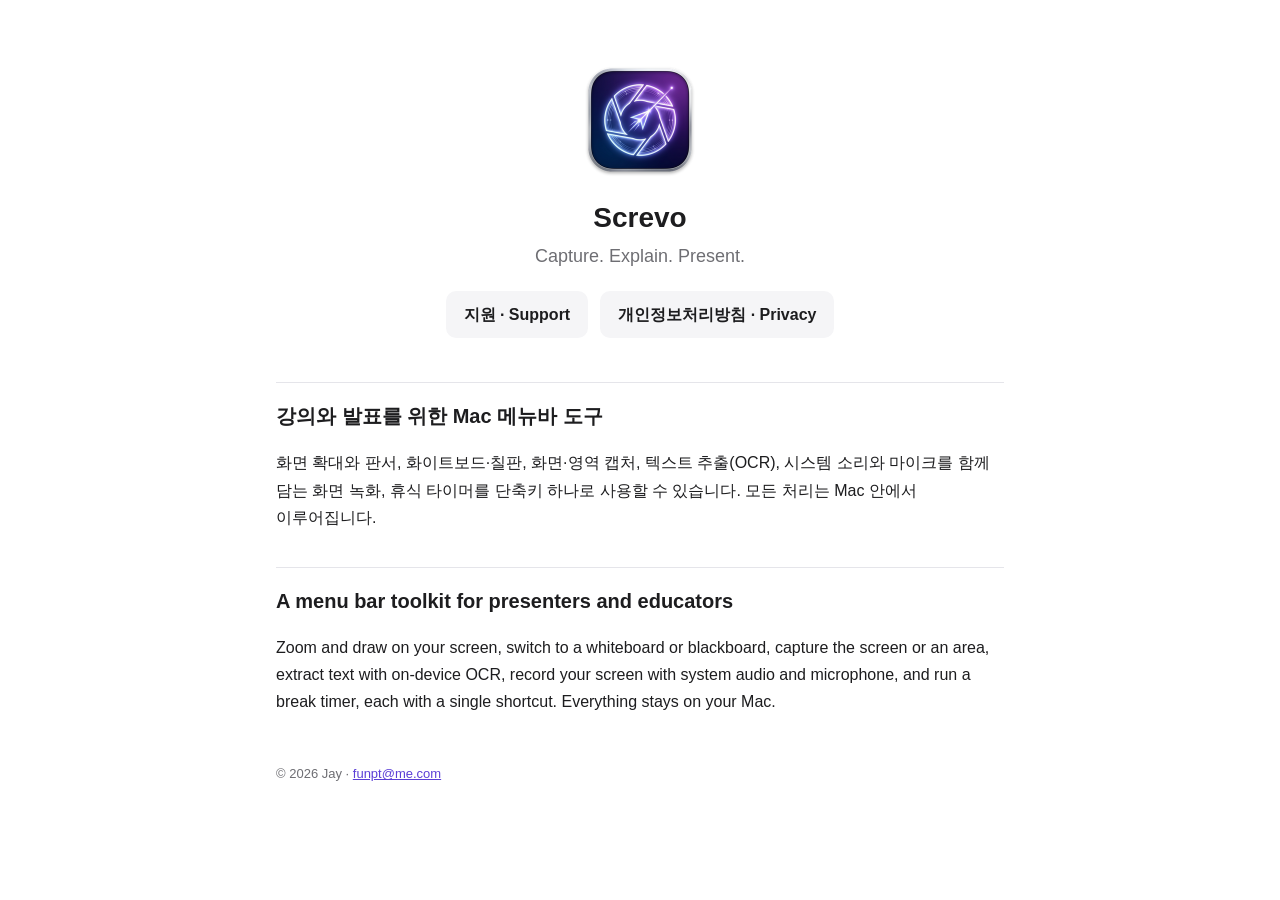
==== index.html @ 129e7a04 "Add Screvo home, support and privacy policy pages Co-Authored-By: Claude Opus 5.5 <noreply@anthropic" ====
<!doctype html>
<html lang="ko">
<head>
<meta charset="utf-8">
<meta name="viewport" content="width=device-width, initial-scale=1">
<title>Screvo for macOS</title>
<meta name="description" content="Screvo: screen zoom, drawing, capture, OCR and recording for presenters and educators on macOS.">
<link rel="icon" href="icon.png">
<link rel="stylesheet" href="style.css">
</head>
<body>
<div class="wrap">
<div class="hero">
  <img src="icon.png" alt="Screvo 앱 아이콘">
  <h1>Screvo</h1>
  <p>Capture. Explain. Present.</p>
  <div class="links">
    <a href="support">지원 · Support</a>
    <a href="privacy">개인정보처리방침 · Privacy</a>
  </div>
</div>

<h2>강의와 발표를 위한 Mac 메뉴바 도구</h2>
<p>화면 확대와 판서, 화이트보드·칠판, 화면·영역 캡처, 텍스트 추출(OCR), 시스템 소리와 마이크를 함께 담는 화면 녹화, 휴식 타이머를 단축키 하나로 사용할 수 있습니다. 모든 처리는 Mac 안에서 이루어집니다.</p>

<h2 lang="en">A menu bar toolkit for presenters and educators</h2>
<p lang="en">Zoom and draw on your screen, switch to a whiteboard or blackboard, capture the screen or an area, extract text with on-device OCR, record your screen with system audio and microphone, and run a break timer, each with a single shortcut. Everything stays on your Mac.</p>

<footer>© 2026 Jay · <a href="mailto:funpt@me.com">funpt@me.com</a></footer>
</div>
</body>
</html>
---- style.css ----
:root {
  --bg: #ffffff;
  --fg: #1d1d1f;
  --muted: #6e6e73;
  --line: #e5e5ea;
  --card: #f5f5f7;
  --accent: #5b3fd6;
}
@media (prefers-color-scheme: dark) {
  :root {
    --bg: #111114;
    --fg: #f5f5f7;
    --muted: #a1a1a6;
    --line: #2c2c31;
    --card: #1c1c21;
    --accent: #a48cff;
  }
}
* { box-sizing: border-box; }
body {
  margin: 0;
  background: var(--bg);
  color: var(--fg);
  font: 16px/1.7 -apple-system, BlinkMacSystemFont, "Apple SD Gothic Neo", "Noto Sans KR", sans-serif;
  word-break: keep-all;
}
.wrap { max-width: 760px; margin: 0 auto; padding: 32px 16px 64px; }
header { display: flex; align-items: center; gap: 12px; margin-bottom: 24px; }
header img { width: 48px; height: 48px; }
header a { color: var(--fg); text-decoration: none; font-weight: 700; font-size: 20px; }
nav { margin-left: auto; display: flex; gap: 16px; font-size: 14px; }
nav a { color: var(--muted); font-weight: 500; }
h1 { font-size: 28px; line-height: 1.3; margin: 8px 0 4px; }
h2 { font-size: 20px; margin: 36px 0 8px; padding-top: 16px; border-top: 1px solid var(--line); }
h3 { font-size: 17px; margin: 24px 0 4px; }
a { color: var(--accent); }
.meta { color: var(--muted); font-size: 14px; }
.lang { display: inline-flex; gap: 8px; margin: 12px 0 8px; font-size: 14px; }
.lang a { padding: 4px 12px; border: 1px solid var(--line); border-radius: 999px; text-decoration: none; color: var(--fg); }
.card { background: var(--card); border-radius: 12px; padding: 16px 20px; margin: 16px 0; }
table { width: 100%; border-collapse: collapse; font-size: 15px; }
td, th { text-align: left; padding: 8px 6px; border-bottom: 1px solid var(--line); vertical-align: top; }
kbd { font: 13px ui-monospace, SFMono-Regular, Menlo, monospace; background: var(--card); border: 1px solid var(--line); border-radius: 5px; padding: 1px 6px; white-space: nowrap; }
footer { margin-top: 48px; color: var(--muted); font-size: 13px; }
.hero { text-align: center; padding: 24px 0 8px; }
.hero img { width: 128px; height: 128px; }
.hero p { color: var(--muted); font-size: 18px; margin: 4px 0 20px; }
.links { display: flex; gap: 12px; justify-content: center; flex-wrap: wrap; }
.links a { padding: 10px 18px; border-radius: 10px; background: var(--card); text-decoration: none; color: var(--fg); font-weight: 600; }
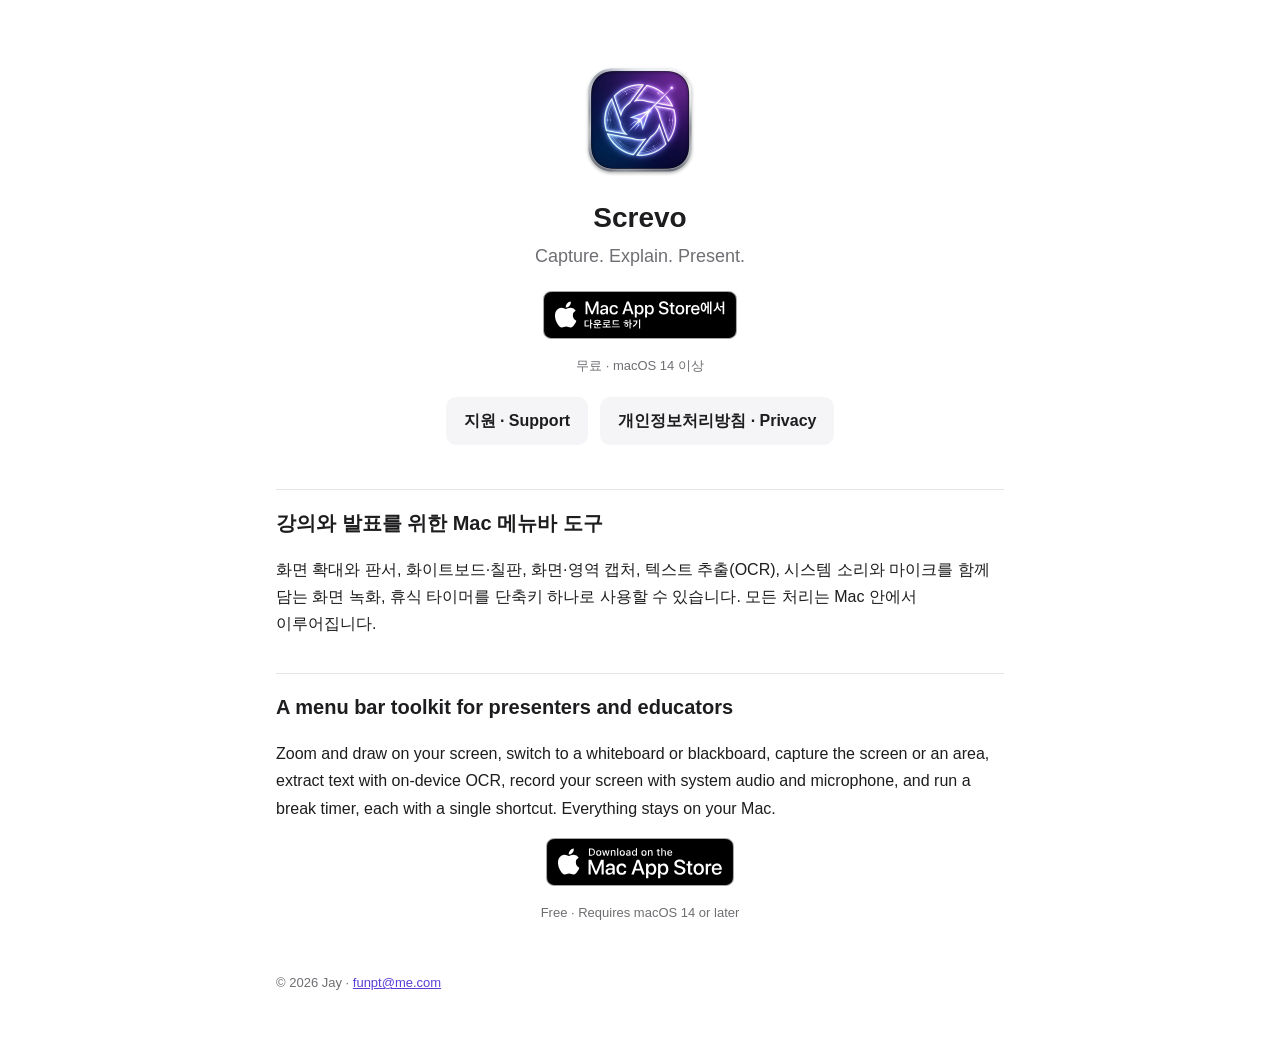
==== commit e728d8e3: "Add Mac App Store download badges and links Co-Authored-By: Claude Opus 5.5 <noreply@anthropic.com>" ====
--- a/index.html
+++ b/index.html
@@ -14,6 +14,15 @@
   <img src="icon.png" alt="Screvo 앱 아이콘">
   <h1>Screvo</h1>
   <p>Capture. Explain. Present.</p>
+  <div class="store">
+  <a class="store-badge" href="https://apps.apple.com/app/id6823971490">
+    <picture>
+      <source srcset="badges/mac-app-store-white-ko-kr.svg" media="(prefers-color-scheme: dark)">
+      <img src="badges/mac-app-store-black-ko-kr.svg" alt="Mac App Store에서 다운로드" width="161" height="40">
+    </picture>
+  </a>
+    <p class="meta">무료 · macOS 14 이상</p>
+  </div>
   <div class="links">
     <a href="support">지원 · Support</a>
     <a href="privacy">개인정보처리방침 · Privacy</a>
@@ -25,6 +34,15 @@
 
 <h2 lang="en">A menu bar toolkit for presenters and educators</h2>
 <p lang="en">Zoom and draw on your screen, switch to a whiteboard or blackboard, capture the screen or an area, extract text with on-device OCR, record your screen with system audio and microphone, and run a break timer, each with a single shortcut. Everything stays on your Mac.</p>
+<div class="store store-en" lang="en">
+  <a class="store-badge" href="https://apps.apple.com/app/id6823971490">
+    <picture>
+      <source srcset="badges/mac-app-store-white-en-us.svg" media="(prefers-color-scheme: dark)">
+      <img src="badges/mac-app-store-black-en-us.svg" alt="Download on the Mac App Store" width="161" height="40">
+    </picture>
+  </a>
+  <p class="meta">Free · Requires macOS 14 or later</p>
+</div>
 
 <footer>© 2026 Jay · <a href="mailto:funpt@me.com">funpt@me.com</a></footer>
 </div>
--- a/style.css
+++ b/style.css
@@ -47,3 +47,8 @@
 .hero p { color: var(--muted); font-size: 18px; margin: 4px 0 20px; }
 .links { display: flex; gap: 12px; justify-content: center; flex-wrap: wrap; }
 .links a { padding: 10px 18px; border-radius: 10px; background: var(--card); text-decoration: none; color: var(--fg); font-weight: 600; }
+.store { margin: 0 0 20px; }
+.store .store-badge { display: inline-block; line-height: 0; }
+.hero .store img, .store img { width: auto; height: 48px; }
+.store .meta { margin: 8px 0 0; font-size: 13px; }
+.store-en { text-align: center; margin-top: 16px; }
